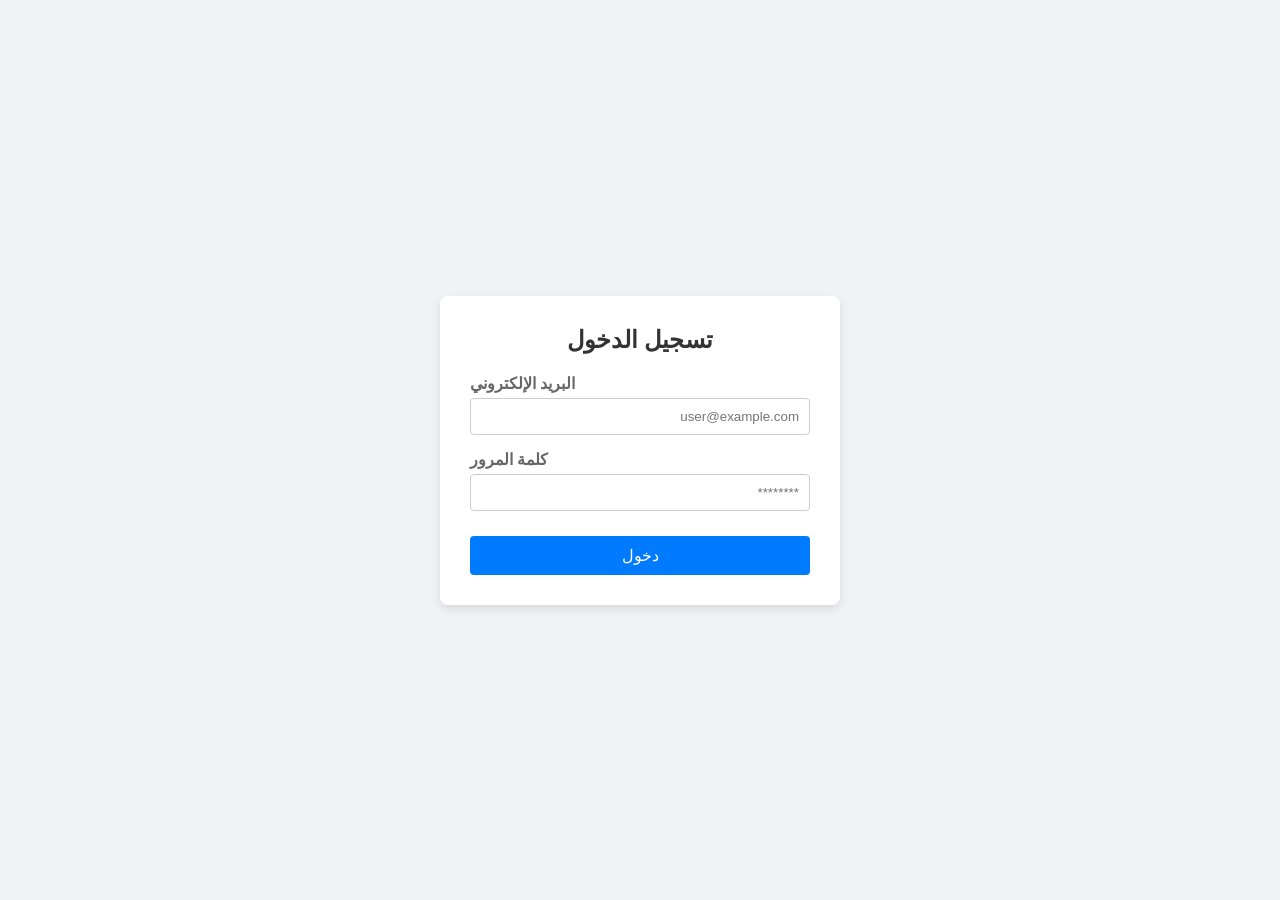
==== files/index.html @ 4ba2ab3b "Add files via upload" ====
<!DOCTYPE html>
<html lang="ar" dir="rtl">
<head>
    <meta charset="UTF-8">
    <meta name="viewport" content="width=device-width, initial-scale=1.0">
    <title>تسجيل الدخول</title>
    <link rel="stylesheet" href="./css/style.css">
</head>
<body>

    <div class="login-container">
        <h2>تسجيل الدخول</h2>
        <form id="loginForm">
            <div class="form-group">
                <label for="email">البريد الإلكتروني</label>
                <input type="email" id="email" required placeholder="user@example.com">
            </div>
            <div class="form-group">
                <label for="password">كلمة المرور</label>
                <input type="password" id="password" required placeholder="********">
            </div>
            <button type="submit" class="btn">دخول</button>
        </form>
    </div>

    <!-- الترتيب هنا مهم جداً -->
    <script src="./js/config.js"></script>
    <script src="./js/auth.js"></script>
    <script src="./js/api.js"></script>
    <script src="./js/app.js"></script> 
</body>
</html>
---- files/css/style.css ----
* { box-sizing: border-box; margin: 0; padding: 0; font-family: 'Segoe UI', Tahoma, Geneva, Verdana, sans-serif; }
body { background-color: #f0f2f5; display: flex; justify-content: center; align-items: center; height: 100vh; }

.login-container { background: #fff; padding: 30px; border-radius: 8px; box-shadow: 0 4px 10px rgba(0,0,0,0.1); width: 100%; max-width: 400px; text-align: center; }
.login-container h2 { margin-bottom: 20px; color: #333; }
.form-group { margin-bottom: 15px; text-align: left; }
.form-group label { display: block; margin-bottom: 5px; color: #666; font-weight: bold;}
.form-group input { width: 100%; padding: 10px; border: 1px solid #ccc; border-radius: 4px; }
.btn { width: 100%; padding: 10px; background-color: #007bff; color: #fff; border: none; border-radius: 4px; cursor: pointer; font-size: 16px; margin-top: 10px;}
.btn:hover { background-color: #0056b3; }
.btn:disabled { background-color: #ccc; cursor: not-allowed; }

.chat-wrapper { display: flex; width: 100%; max-width: 800px; height: 80vh; background: #fff; border-radius: 8px; box-shadow: 0 4px 10px rgba(0,0,0,0.1); overflow: hidden; }
.chat-container { flex: 1; display: flex; flex-direction: column; }
.chat-header { background: #007bff; color: #fff; padding: 15px; display: flex; justify-content: space-between; align-items: center; }
.logout-btn { background: #ff4d4d; border: none; color: white; padding: 8px 15px; border-radius: 4px; cursor: pointer; font-weight: bold;}
.logout-btn:hover { background: #cc0000; }

.chat-messages { flex: 1; padding: 20px; overflow-y: auto; background-color: #e5ddd5; display: flex; flex-direction: column; gap: 10px; }
.message { max-width: 60%; padding: 10px 15px; border-radius: 15px; position: relative; word-wrap: break-word; }
.message.sent { background-color: #dcf8c6; align-self: flex-end; border-bottom-right-radius: 0; }
.message.received { background-color: #fff; align-self: flex-start; border-bottom-left-radius: 0; }
.time { font-size: 0.75rem; color: #888; display: block; margin-top: 5px; text-align: right; }

.chat-input-area { display: flex; padding: 15px; background: #f0f0f0; border-top: 1px solid #ccc; }
.chat-input-area input { flex: 1; padding: 12px; border: 1px solid #ccc; border-radius: 20px; outline: none; margin-right: 10px; }
.chat-input-area button { padding: 10px 20px; background-color: #007bff; color: white; border: none; border-radius: 20px; cursor: pointer; font-weight: bold;}
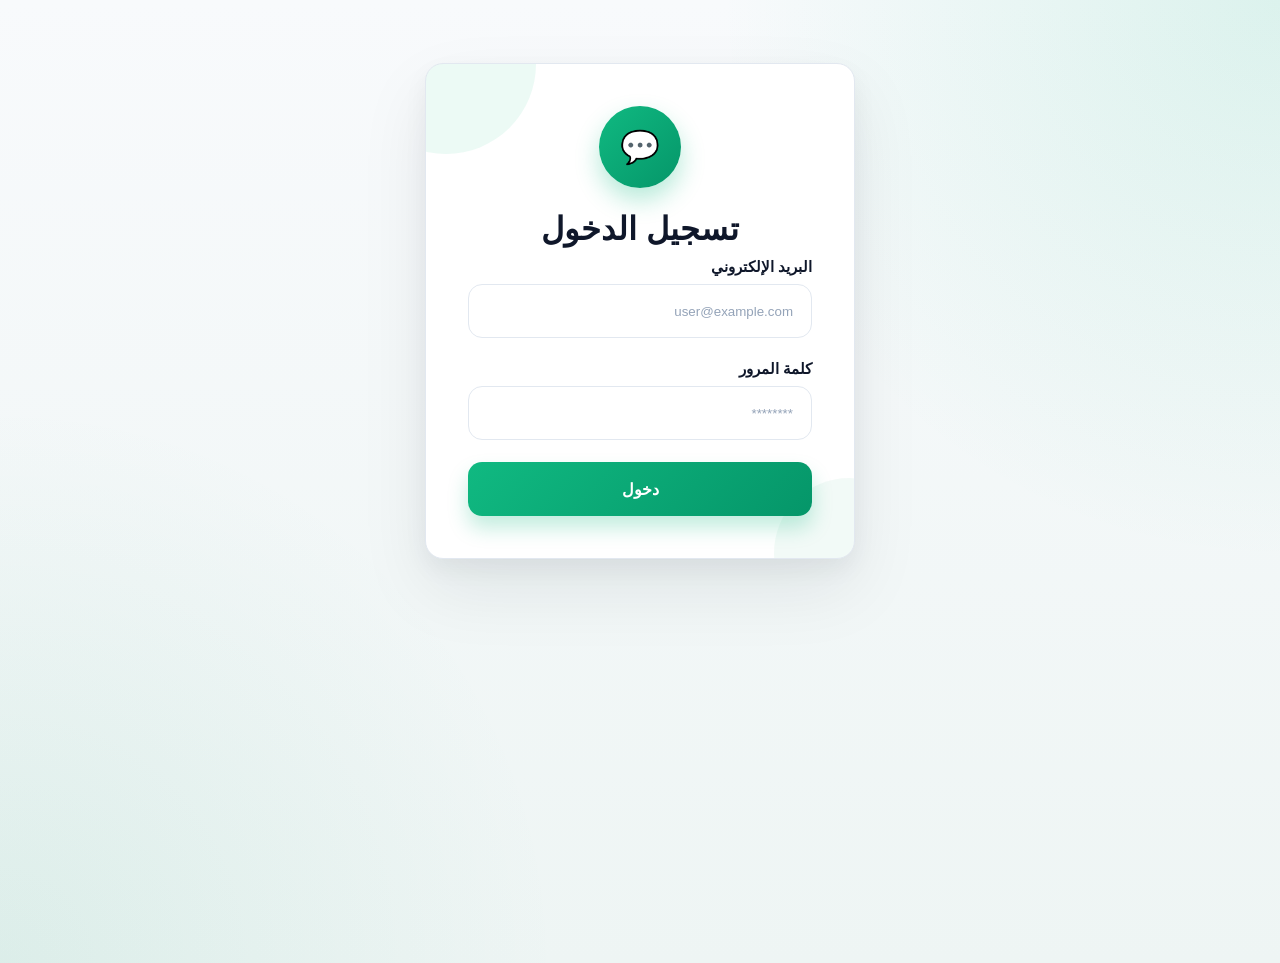
==== commit 76a7f1da: "Self Sent Message" ====
--- a/files/index.html
+++ b/files/index.html
@@ -23,7 +23,6 @@
         </form>
     </div>
 
-    <!-- الترتيب هنا مهم جداً -->
     <script src="./js/config.js"></script>
     <script src="./js/auth.js"></script>
     <script src="./js/api.js"></script>
--- a/files/css/style.css
+++ b/files/css/style.css
@@ -1,27 +1,500 @@
-* { box-sizing: border-box; margin: 0; padding: 0; font-family: 'Segoe UI', Tahoma, Geneva, Verdana, sans-serif; }
-body { background-color: #f0f2f5; display: flex; justify-content: center; align-items: center; height: 100vh; }
-
-.login-container { background: #fff; padding: 30px; border-radius: 8px; box-shadow: 0 4px 10px rgba(0,0,0,0.1); width: 100%; max-width: 400px; text-align: center; }
-.login-container h2 { margin-bottom: 20px; color: #333; }
-.form-group { margin-bottom: 15px; text-align: left; }
-.form-group label { display: block; margin-bottom: 5px; color: #666; font-weight: bold;}
-.form-group input { width: 100%; padding: 10px; border: 1px solid #ccc; border-radius: 4px; }
-.btn { width: 100%; padding: 10px; background-color: #007bff; color: #fff; border: none; border-radius: 4px; cursor: pointer; font-size: 16px; margin-top: 10px;}
-.btn:hover { background-color: #0056b3; }
-.btn:disabled { background-color: #ccc; cursor: not-allowed; }
-
-.chat-wrapper { display: flex; width: 100%; max-width: 800px; height: 80vh; background: #fff; border-radius: 8px; box-shadow: 0 4px 10px rgba(0,0,0,0.1); overflow: hidden; }
-.chat-container { flex: 1; display: flex; flex-direction: column; }
-.chat-header { background: #007bff; color: #fff; padding: 15px; display: flex; justify-content: space-between; align-items: center; }
-.logout-btn { background: #ff4d4d; border: none; color: white; padding: 8px 15px; border-radius: 4px; cursor: pointer; font-weight: bold;}
-.logout-btn:hover { background: #cc0000; }
-
-.chat-messages { flex: 1; padding: 20px; overflow-y: auto; background-color: #e5ddd5; display: flex; flex-direction: column; gap: 10px; }
-.message { max-width: 60%; padding: 10px 15px; border-radius: 15px; position: relative; word-wrap: break-word; }
-.message.sent { background-color: #dcf8c6; align-self: flex-end; border-bottom-right-radius: 0; }
-.message.received { background-color: #fff; align-self: flex-start; border-bottom-left-radius: 0; }
-.time { font-size: 0.75rem; color: #888; display: block; margin-top: 5px; text-align: right; }
-
-.chat-input-area { display: flex; padding: 15px; background: #f0f0f0; border-top: 1px solid #ccc; }
-.chat-input-area input { flex: 1; padding: 12px; border: 1px solid #ccc; border-radius: 20px; outline: none; margin-right: 10px; }
-.chat-input-area button { padding: 10px 20px; background-color: #007bff; color: white; border: none; border-radius: 20px; cursor: pointer; font-weight: bold;}+:root {
+    --bg: #f4f7fb;
+    --panel: #ffffff;
+    --panel2: #f8fafc;
+
+    --primary: #10b981;
+    --primary2: #059669;
+
+    --text: #0f172a;
+    --muted: #64748b;
+    --border: #e2e8f0;
+
+    --success: #10b981;
+    --danger: #ef4444;
+
+    --radius: 18px;
+}
+
+*{
+    margin:0;
+    padding:0;
+    box-sizing:border-box;
+}
+
+body{
+    font-family:"Segoe UI",Tahoma,sans-serif;
+    color:var(--text);
+    min-height:100vh;
+    background:
+        radial-gradient(circle at top right,
+        rgba(16,185,129,.12),transparent 35%),
+
+        radial-gradient(circle at bottom left,
+        rgba(5,150,105,.08),transparent 35%),
+
+        linear-gradient(180deg,#f8fafc,#eef5f4);
+}
+
+/* ======================================================
+   Login
+====================================================== */
+
+.login-container,
+.chat-container,
+.conversation,
+.sidebar{
+    background:var(--panel);
+    border:1px solid var(--border);
+    border-radius:var(--radius);
+}
+
+.login-container{
+    width:min(430px,92%);
+    margin:7vh auto;
+    padding:42px;
+
+    box-shadow:
+        0 30px 70px rgba(15,23,42,.08),
+        0 10px 25px rgba(15,23,42,.05);
+
+    position:relative;
+    overflow:hidden;
+}
+
+.login-container::before{
+    content:"";
+    position:absolute;
+    width:180px;
+    height:180px;
+    background:rgba(16,185,129,.08);
+    border-radius:50%;
+    top:-90px;
+    left:-70px;
+}
+
+.login-container::after{
+    content:"";
+    position:absolute;
+    width:150px;
+    height:150px;
+    background:rgba(5,150,105,.05);
+    border-radius:50%;
+    bottom:-70px;
+    right:-70px;
+}
+
+.login-container>*{
+    position:relative;
+    z-index:2;
+}
+
+.login-container h2{
+    text-align:center;
+    margin-bottom:10px;
+    font-size:2rem;
+    font-weight:700;
+    color:var(--text);
+}
+
+.login-container h2::before{
+    content:"💬";
+    display:flex;
+    justify-content:center;
+    align-items:center;
+
+    width:82px;
+    height:82px;
+
+    margin:0 auto 22px;
+
+    border-radius:50%;
+
+    background:
+        linear-gradient(135deg,
+        var(--primary),
+        var(--primary2));
+
+    color:#fff;
+    font-size:2rem;
+
+    box-shadow:
+        0 12px 25px rgba(16,185,129,.30);
+}
+
+.form-group{
+    display:flex;
+    flex-direction:column;
+    gap:8px;
+    margin-bottom:22px;
+}
+
+.form-group label{
+    font-size:.95rem;
+    font-weight:600;
+    color:var(--text);
+}
+
+.form-group input{
+    height:54px;
+    padding:0 18px;
+
+    border-radius:14px;
+    border:1px solid var(--border);
+
+    background:#fff;
+
+    color:var(--text);
+
+    transition:.25s;
+}
+
+.form-group input::placeholder{
+    color:#94a3b8;
+}
+
+.form-group input:focus{
+    outline:none;
+
+    border-color:var(--primary);
+
+    box-shadow:
+        0 0 0 4px rgba(16,185,129,.12);
+}
+
+.btn,
+.logout-btn,
+.send-btn,
+.chat-input-area button{
+
+    border:none;
+    cursor:pointer;
+
+    border-radius:14px;
+
+    transition:.25s;
+
+    font-weight:600;
+}
+
+.btn{
+    width:100%;
+    height:54px;
+
+    background:
+        linear-gradient(
+            135deg,
+            var(--primary),
+            var(--primary2));
+
+    color:#fff;
+
+    font-size:1rem;
+
+    box-shadow:
+        0 12px 20px rgba(16,185,129,.25);
+}
+
+.btn:hover{
+    transform:translateY(-2px);
+
+    box-shadow:
+        0 18px 28px rgba(16,185,129,.35);
+}
+
+.btn:active{
+    transform:scale(.98);
+}
+
+/* ======================================================
+   Chat
+====================================================== */
+
+.chat-wrapper{
+    padding:22px;
+}
+
+.chat-container{
+    width:min(950px,100%);
+    height:92vh;
+
+    margin:auto;
+
+    display:flex;
+    flex-direction:column;
+
+    overflow:hidden;
+
+    box-shadow:
+        0 15px 40px rgba(15,23,42,.07);
+}
+
+.chat-header,
+.conv-header,
+.sidebar-header{
+
+    display:flex;
+    justify-content:space-between;
+    align-items:center;
+
+    padding:18px 22px;
+
+    border-bottom:1px solid var(--border);
+
+    background:#fff;
+}
+
+.chat-messages,
+.messages{
+
+    flex:1;
+
+    overflow-y:auto;
+
+    display:flex;
+    flex-direction:column;
+
+    gap:14px;
+
+    padding:24px;
+
+    background:
+        linear-gradient(
+            180deg,
+            #f8fafc,
+            #eefbf6);
+}
+
+.chat-messages::-webkit-scrollbar{
+    width:8px;
+}
+
+.chat-messages::-webkit-scrollbar-thumb{
+    background:#cbd5e1;
+    border-radius:10px;
+}
+
+.message{
+    display:flex;
+    flex-direction:column;
+
+    max-width:75%;
+
+    animation:fade .25s ease;
+}
+
+@keyframes fade{
+
+    from{
+        opacity:0;
+        transform:translateY(10px);
+    }
+
+    to{
+        opacity:1;
+        transform:translateY(0);
+    }
+
+}
+
+.message.sent{
+    align-self:flex-start;
+}
+
+.message.received{
+    align-self:flex-end;
+}
+
+.message-content{
+
+    padding:14px 18px;
+
+    border-radius:20px;
+
+    line-height:1.7;
+
+    word-break:break-word;
+
+    border:1px solid var(--border);
+
+    background:#fff;
+
+    box-shadow:
+        0 5px 12px rgba(0,0,0,.04);
+}
+
+.message.sent .message-content{
+
+    color:#fff;
+
+    border:none;
+
+    background:
+        linear-gradient(
+            135deg,
+            var(--primary),
+            var(--primary2));
+
+    box-shadow:
+        0 10px 18px rgba(16,185,129,.22);
+}
+
+.time{
+
+    margin-top:6px;
+
+    font-size:.72rem;
+
+    color:var(--muted);
+}
+
+.message.sent .time{
+    text-align:left;
+}
+
+.message.received .time{
+    text-align:right;
+}
+
+.chat-input-area,
+.composer{
+
+    display:flex;
+    gap:12px;
+
+    padding:18px;
+
+    border-top:1px solid var(--border);
+
+    background:#fff;
+}
+
+.chat-input-area input,
+#msgInput{
+
+    flex:1;
+
+    height:50px;
+
+    padding:0 18px;
+
+    border-radius:14px;
+
+    border:1px solid var(--border);
+
+    background:#fff;
+
+    transition:.25s;
+}
+
+.chat-input-area input:focus,
+#msgInput:focus{
+
+    outline:none;
+
+    border-color:var(--primary);
+
+    box-shadow:
+        0 0 0 4px rgba(16,185,129,.12);
+}
+
+.chat-input-area button{
+
+    width:52px;
+    height:52px;
+
+    border-radius:50%;
+
+    display:flex;
+    justify-content:center;
+    align-items:center;
+
+    background:
+        linear-gradient(
+            135deg,
+            var(--primary),
+            var(--primary2));
+
+    color:#fff;
+
+    box-shadow:
+        0 8px 18px rgba(16,185,129,.28);
+}
+
+.chat-input-area button:hover{
+
+    transform:scale(1.06);
+}
+
+.logout-btn{
+
+    padding:10px 18px;
+
+    background:#ef4444;
+    color:#fff;
+}
+
+.logout-btn:hover{
+    background:#dc2626;
+}
+
+/* ======================================================
+   Message Controls
+====================================================== */
+
+.msg-controls{
+
+    display:flex;
+    gap:8px;
+
+    margin-top:6px;
+
+    padding:0 6px;
+}
+
+.msg-controls button{
+
+    background:none;
+
+    border:none;
+
+    cursor:pointer;
+
+    font-size:15px;
+
+    opacity:.6;
+
+    transition:.2s;
+}
+
+.msg-controls button:hover{
+
+    opacity:1;
+
+    transform:scale(1.15);
+}
+
+/* ======================================================
+   Responsive
+====================================================== */
+
+@media(max-width:768px){
+
+    .login-container{
+        padding:28px;
+        margin:30px auto;
+    }
+
+    .chat-wrapper{
+        padding:10px;
+    }
+
+    .chat-container{
+        height:96vh;
+    }
+
+    .message{
+        max-width:90%;
+    }
+
+}
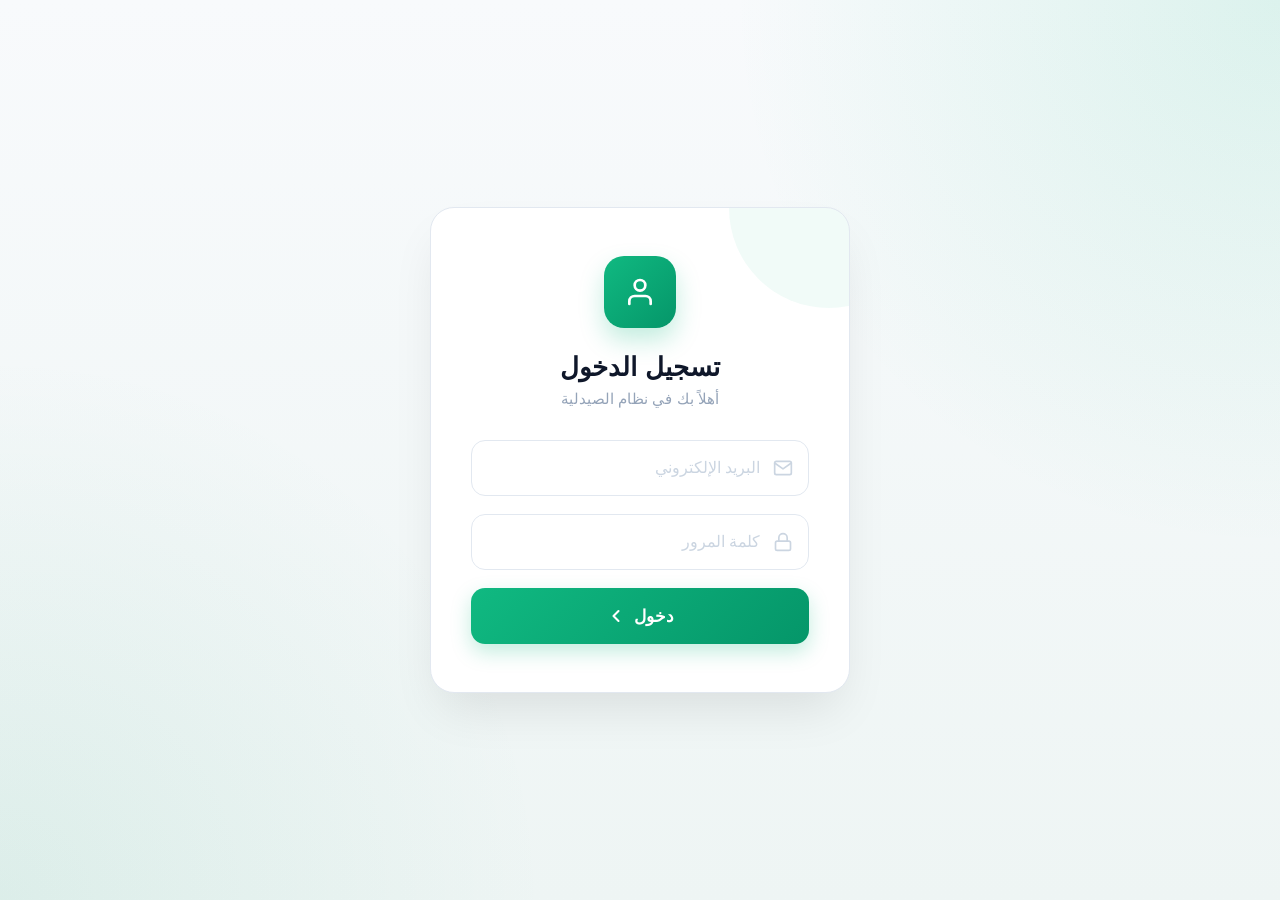
==== commit 23407d26: "enhance a Deletion shape" ====
--- a/files/index.html
+++ b/files/index.html
@@ -3,24 +3,167 @@
 <head>
     <meta charset="UTF-8">
     <meta name="viewport" content="width=device-width, initial-scale=1.0">
-    <title>تسجيل الدخول</title>
+    <title>تسجيل الدخول | صيدليتك</title>
     <link rel="stylesheet" href="./css/style.css">
+    <style>
+        .login-wrapper {
+            min-height: 100vh;
+            display: flex;
+            align-items: center;
+            justify-content: center;
+            padding: 20px;
+        }
+        .login-box {
+            width: 100%;
+            max-width: 420px;
+            background: #ffffff;
+            border-radius: 24px;
+            padding: 48px 40px;
+            box-shadow: 0 25px 50px -12px rgba(0,0,0,0.1);
+            border: 1px solid #e2e8f0;
+            position: relative;
+            overflow: hidden;
+        }
+        .login-box::before {
+            content: "";
+            position: absolute;
+            width: 200px;
+            height: 200px;
+            background: rgba(16,185,129,.06);
+            border-radius: 50%;
+            top: -100px;
+            right: -80px;
+        }
+        .login-logo {
+            width: 72px;
+            height: 72px;
+            background: linear-gradient(135deg, var(--primary), var(--primary2));
+            border-radius: 20px;
+            display: flex;
+            align-items: center;
+            justify-content: center;
+            margin: 0 auto 24px;
+            color: white;
+            box-shadow: 0 12px 24px rgba(16,185,129,.25);
+        }
+        .login-box h2 {
+            text-align: center;
+            margin-bottom: 8px;
+            font-size: 1.6rem;
+            color: #0f172a;
+        }
+        .login-subtitle {
+            text-align: center;
+            color: #94a3b8;
+            margin-bottom: 32px;
+            font-size: 0.95rem;
+        }
+        .input-icon-wrap {
+            position: relative;
+        }
+        .input-icon-wrap svg {
+            position: absolute;
+            right: 16px;
+            top: 50%;
+            transform: translateY(-50%);
+            color: #cbd5e1;
+            width: 20px;
+            height: 20px;
+            transition: 0.25s;
+        }
+        .input-icon-wrap input {
+            width: 100%;
+            height: 56px;
+            padding: 0 48px 0 18px;
+            border-radius: 14px;
+            border: 1.5px solid #e2e8f0;
+            background: #fff;
+            color: #0f172a;
+            font-size: 1rem;
+            transition: 0.25s;
+            font-family: inherit;
+        }
+        .input-icon-wrap input:focus {
+            outline: none;
+            border-color: var(--primary);
+            box-shadow: 0 0 0 4px rgba(16,185,129,.1);
+        }
+        .input-icon-wrap input:focus + svg {
+            color: var(--primary);
+        }
+        .input-icon-wrap input::placeholder {
+            color: #cbd5e1;
+        }
+        .btn-login {
+            width: 100%;
+            height: 56px;
+            background: linear-gradient(135deg, var(--primary), var(--primary2));
+            color: #fff;
+            border: none;
+            border-radius: 14px;
+            font-size: 1.05rem;
+            font-weight: 700;
+            cursor: pointer;
+            box-shadow: 0 8px 20px rgba(16,185,129,.25);
+            transition: all 0.25s;
+            display: flex;
+            align-items: center;
+            justify-content: center;
+            gap: 8px;
+            font-family: inherit;
+        }
+        .btn-login:hover {
+            transform: translateY(-2px);
+            box-shadow: 0 12px 28px rgba(16,185,129,.35);
+        }
+        .btn-login:active {
+            transform: scale(0.98);
+        }
+        .btn-login:disabled {
+            opacity: 0.7;
+            cursor: not-allowed;
+            transform: none;
+        }
+    </style>
 </head>
 <body>
 
-    <div class="login-container">
-        <h2>تسجيل الدخول</h2>
-        <form id="loginForm">
-            <div class="form-group">
-                <label for="email">البريد الإلكتروني</label>
-                <input type="email" id="email" required placeholder="user@example.com">
+    <div class="login-wrapper">
+        <div class="login-box">
+            <div class="login-logo">
+                <svg width="32" height="32" viewBox="0 0 24 24" fill="none" stroke="currentColor" stroke-width="2" stroke-linecap="round" stroke-linejoin="round">
+                    <path d="M20 21v-2a4 4 0 0 0-4-4H8a4 4 0 0 0-4 4v2"></path>
+                    <circle cx="12" cy="7" r="4"></circle>
+                </svg>
             </div>
-            <div class="form-group">
-                <label for="password">كلمة المرور</label>
-                <input type="password" id="password" required placeholder="********">
-            </div>
-            <button type="submit" class="btn">دخول</button>
-        </form>
+            <h2>تسجيل الدخول</h2>
+            <p class="login-subtitle">أهلاً بك في نظام الصيدلية</p>
+            
+            <form id="loginForm" style="display: flex; flex-direction: column; gap: 18px;">
+                <div class="input-icon-wrap">
+                    <input type="email" id="email" required placeholder="البريد الإلكتروني" autocomplete="email">
+                    <svg viewBox="0 0 24 24" fill="none" stroke="currentColor" stroke-width="2" stroke-linecap="round" stroke-linejoin="round">
+                        <path d="M4 4h16c1.1 0 2 .9 2 2v12c0 1.1-.9 2-2 2H4c-1.1 0-2-.9-2-2V6c0-1.1.9-2 2-2z"></path>
+                        <polyline points="22,6 12,13 2,6"></polyline>
+                    </svg>
+                </div>
+                
+                <div class="input-icon-wrap">
+                    <input type="password" id="password" required placeholder="كلمة المرور" autocomplete="current-password">
+                    <svg viewBox="0 0 24 24" fill="none" stroke="currentColor" stroke-width="2" stroke-linecap="round" stroke-linejoin="round">
+                        <rect x="3" y="11" width="18" height="11" rx="2" ry="2"></rect>
+                        <path d="M7 11V7a5 5 0 0 1 10 0v4"></path>
+                    </svg>
+                </div>
+                
+                <button type="submit" class="btn-login" id="loginBtn">
+                    دخول
+                    <svg width="20" height="20" viewBox="0 0 24 24" fill="none" stroke="currentColor" stroke-width="2.5" stroke-linecap="round" stroke-linejoin="round">
+                        <path d="M15 18l-6-6 6-6"/>
+                    </svg>
+                </button>
+            </form>
+        </div>
     </div>
 
     <script src="./js/config.js"></script>
